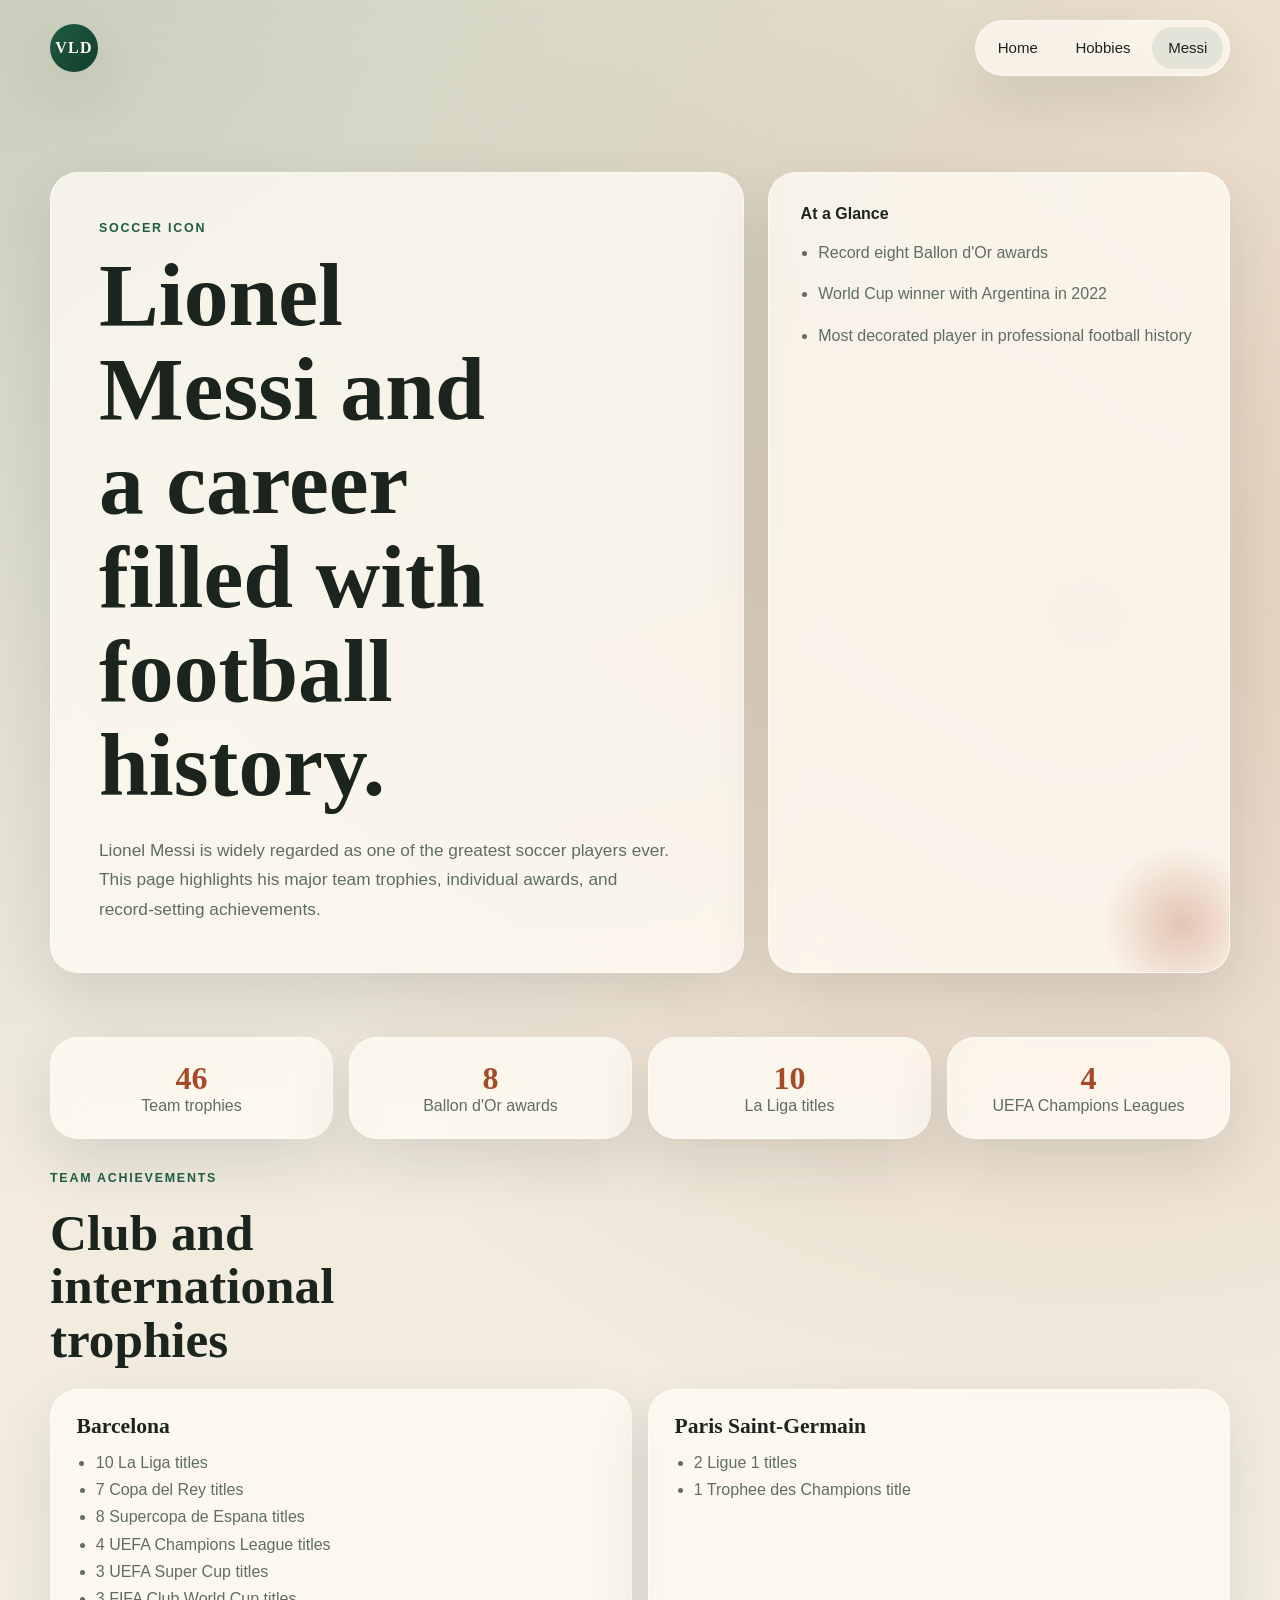
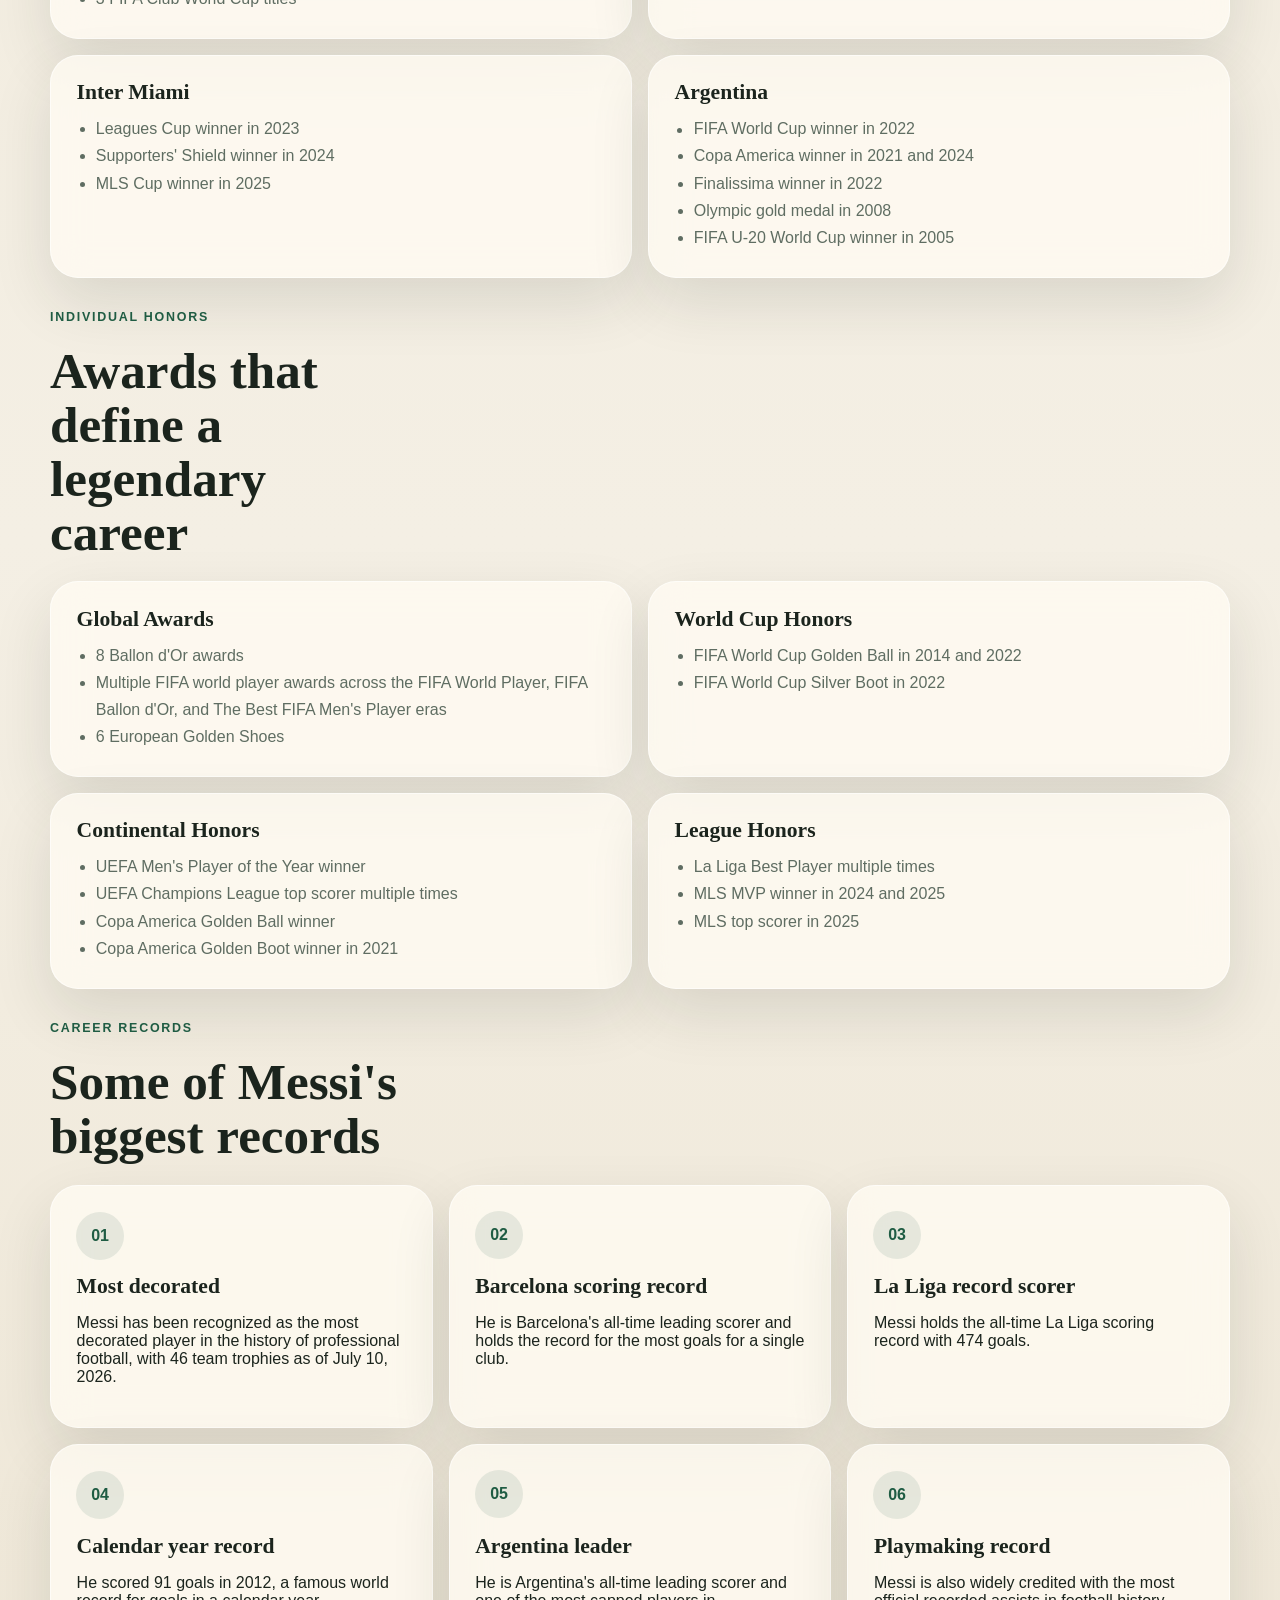
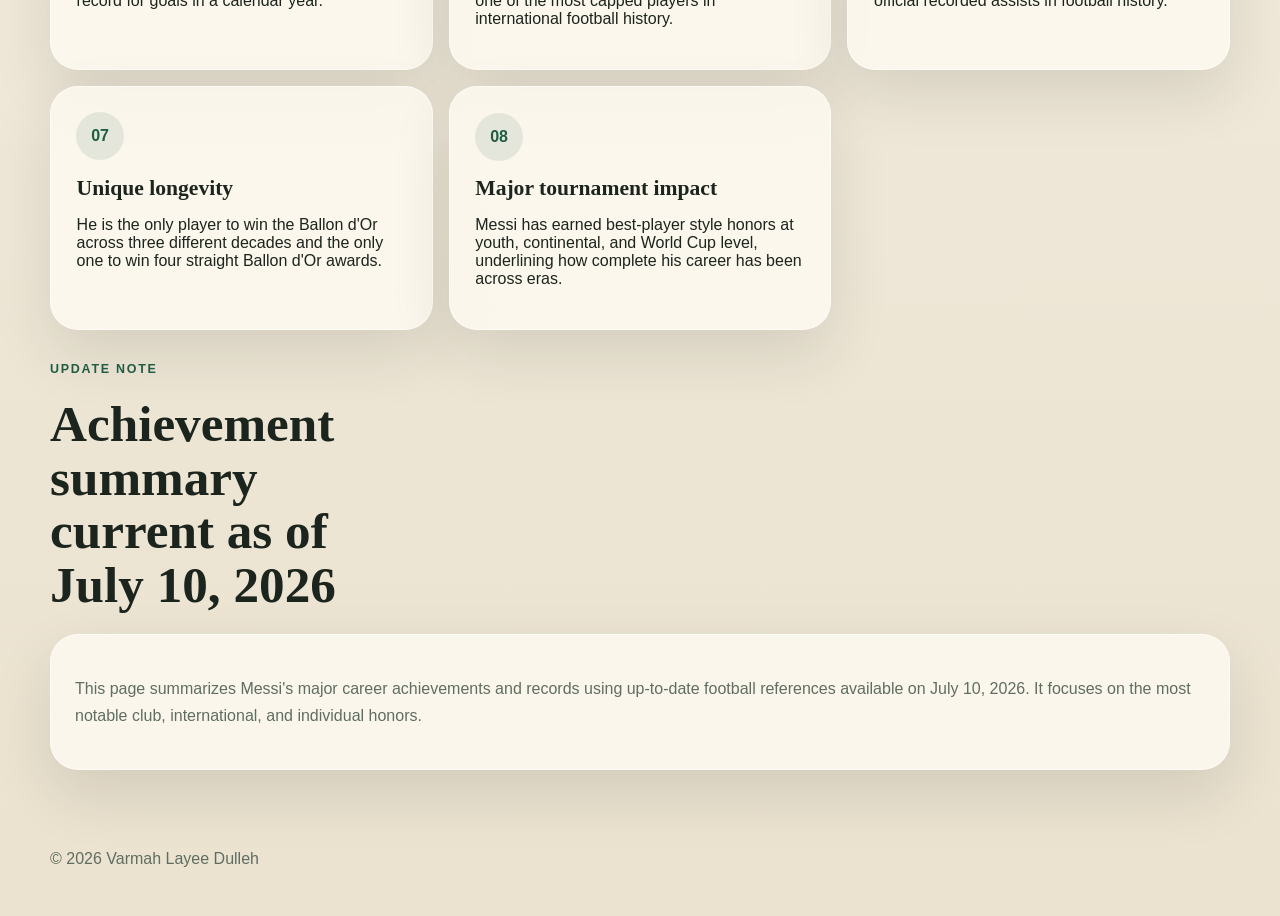
==== messi.html @ b66bcd3b "Add hobbies and Messi pages" ====
<!DOCTYPE html>
<html lang="en">
  <head>
    <meta charset="UTF-8" />
    <meta name="viewport" content="width=device-width, initial-scale=1.0" />
    <title>Lionel Messi Achievements | Varmah Layee Dulleh</title>
    <meta
      name="description"
      content="A dedicated page summarizing Lionel Messi's major career achievements, trophies, and records."
    />
    <link rel="stylesheet" href="styles.css" />
  </head>
  <body>
    <div class="page-shell">
      <header class="site-header">
        <a class="brand" href="index.html">VLD</a>
        <nav class="site-nav" aria-label="Primary">
          <a href="index.html">Home</a>
          <a href="hobbies.html">Hobbies</a>
          <a href="messi.html" aria-current="page">Messi</a>
        </nav>
      </header>

      <main>
        <section class="page-hero reveal">
          <div class="hero-copy">
            <p class="eyebrow">Soccer Icon</p>
            <h1>Lionel Messi and a career filled with football history.</h1>
            <p class="hero-text">
              Lionel Messi is widely regarded as one of the greatest soccer
              players ever. This page highlights his major team trophies,
              individual awards, and record-setting achievements.
            </p>
          </div>
          <aside class="hero-panel">
            <p class="panel-title">At a Glance</p>
            <ul class="signal-list">
              <li>Record eight Ballon d'Or awards</li>
              <li>World Cup winner with Argentina in 2022</li>
              <li>Most decorated player in professional football history</li>
            </ul>
          </aside>
        </section>

        <section class="section reveal">
          <div class="stat-strip">
            <article class="stat-chip">
              <strong>46</strong>
              <span>Team trophies</span>
            </article>
            <article class="stat-chip">
              <strong>8</strong>
              <span>Ballon d'Or awards</span>
            </article>
            <article class="stat-chip">
              <strong>10</strong>
              <span>La Liga titles</span>
            </article>
            <article class="stat-chip">
              <strong>4</strong>
              <span>UEFA Champions Leagues</span>
            </article>
          </div>
        </section>

        <section class="section reveal">
          <div class="section-heading">
            <p class="eyebrow">Team Achievements</p>
            <h2>Club and international trophies</h2>
          </div>
          <div class="achievement-grid">
            <article class="achievement-card">
              <h3>Barcelona</h3>
              <ul class="achievement-list">
                <li>10 La Liga titles</li>
                <li>7 Copa del Rey titles</li>
                <li>8 Supercopa de Espana titles</li>
                <li>4 UEFA Champions League titles</li>
                <li>3 UEFA Super Cup titles</li>
                <li>3 FIFA Club World Cup titles</li>
              </ul>
            </article>
            <article class="achievement-card">
              <h3>Paris Saint-Germain</h3>
              <ul class="achievement-list">
                <li>2 Ligue 1 titles</li>
                <li>1 Trophee des Champions title</li>
              </ul>
            </article>
            <article class="achievement-card">
              <h3>Inter Miami</h3>
              <ul class="achievement-list">
                <li>Leagues Cup winner in 2023</li>
                <li>Supporters' Shield winner in 2024</li>
                <li>MLS Cup winner in 2025</li>
              </ul>
            </article>
            <article class="achievement-card">
              <h3>Argentina</h3>
              <ul class="achievement-list">
                <li>FIFA World Cup winner in 2022</li>
                <li>Copa America winner in 2021 and 2024</li>
                <li>Finalissima winner in 2022</li>
                <li>Olympic gold medal in 2008</li>
                <li>FIFA U-20 World Cup winner in 2005</li>
              </ul>
            </article>
          </div>
        </section>

        <section class="section reveal">
          <div class="section-heading">
            <p class="eyebrow">Individual Honors</p>
            <h2>Awards that define a legendary career</h2>
          </div>
          <div class="achievement-grid">
            <article class="achievement-card">
              <h3>Global Awards</h3>
              <ul class="achievement-list">
                <li>8 Ballon d'Or awards</li>
                <li>Multiple FIFA world player awards across the FIFA World Player, FIFA Ballon d'Or, and The Best FIFA Men's Player eras</li>
                <li>6 European Golden Shoes</li>
              </ul>
            </article>
            <article class="achievement-card">
              <h3>World Cup Honors</h3>
              <ul class="achievement-list">
                <li>FIFA World Cup Golden Ball in 2014 and 2022</li>
                <li>FIFA World Cup Silver Boot in 2022</li>
              </ul>
            </article>
            <article class="achievement-card">
              <h3>Continental Honors</h3>
              <ul class="achievement-list">
                <li>UEFA Men's Player of the Year winner</li>
                <li>UEFA Champions League top scorer multiple times</li>
                <li>Copa America Golden Ball winner</li>
                <li>Copa America Golden Boot winner in 2021</li>
              </ul>
            </article>
            <article class="achievement-card">
              <h3>League Honors</h3>
              <ul class="achievement-list">
                <li>La Liga Best Player multiple times</li>
                <li>MLS MVP winner in 2024 and 2025</li>
                <li>MLS top scorer in 2025</li>
              </ul>
            </article>
          </div>
        </section>

        <section class="section reveal">
          <div class="section-heading">
            <p class="eyebrow">Career Records</p>
            <h2>Some of Messi's biggest records</h2>
          </div>
          <div class="feature-grid">
            <article class="sport-card">
              <span class="sport-badge">01</span>
              <h3>Most decorated</h3>
              <p>
                Messi has been recognized as the most decorated player in the
                history of professional football, with 46 team trophies as of
                July 10, 2026.
              </p>
            </article>
            <article class="sport-card">
              <span class="sport-badge">02</span>
              <h3>Barcelona scoring record</h3>
              <p>
                He is Barcelona's all-time leading scorer and holds the record
                for the most goals for a single club.
              </p>
            </article>
            <article class="sport-card">
              <span class="sport-badge">03</span>
              <h3>La Liga record scorer</h3>
              <p>
                Messi holds the all-time La Liga scoring record with 474 goals.
              </p>
            </article>
            <article class="sport-card">
              <span class="sport-badge">04</span>
              <h3>Calendar year record</h3>
              <p>
                He scored 91 goals in 2012, a famous world record for goals in
                a calendar year.
              </p>
            </article>
            <article class="sport-card">
              <span class="sport-badge">05</span>
              <h3>Argentina leader</h3>
              <p>
                He is Argentina's all-time leading scorer and one of the most
                capped players in international football history.
              </p>
            </article>
            <article class="sport-card">
              <span class="sport-badge">06</span>
              <h3>Playmaking record</h3>
              <p>
                Messi is also widely credited with the most official recorded
                assists in football history.
              </p>
            </article>
            <article class="sport-card">
              <span class="sport-badge">07</span>
              <h3>Unique longevity</h3>
              <p>
                He is the only player to win the Ballon d'Or across three
                different decades and the only one to win four straight Ballon
                d'Or awards.
              </p>
            </article>
            <article class="sport-card">
              <span class="sport-badge">08</span>
              <h3>Major tournament impact</h3>
              <p>
                Messi has earned best-player style honors at youth, continental,
                and World Cup level, underlining how complete his career has
                been across eras.
              </p>
            </article>
          </div>
        </section>

        <section class="section contact-section reveal">
          <div class="section-heading">
            <p class="eyebrow">Update Note</p>
            <h2>Achievement summary current as of July 10, 2026</h2>
          </div>
          <div class="contact-card">
            <p>
              This page summarizes Messi's major career achievements and
              records using up-to-date football references available on July 10,
              2026. It focuses on the most notable club, international, and
              individual honors.
            </p>
          </div>
        </section>
      </main>

      <footer class="site-footer">
        <p>&copy; <span id="year"></span> Varmah Layee Dulleh</p>
      </footer>
    </div>

    <script src="app.js"></script>
  </body>
</html>
---- styles.css ----
:root {
  --bg: #f4efe4;
  --surface: rgba(255, 251, 243, 0.78);
  --surface-strong: #fffaf1;
  --ink: #1b241d;
  --muted: #5f6d62;
  --line: rgba(27, 36, 29, 0.12);
  --accent: #1f5c43;
  --accent-2: #a64b2a;
  --shadow: 0 24px 60px rgba(31, 43, 35, 0.12);
  --radius-lg: 28px;
  --radius-md: 18px;
  --radius-sm: 12px;
  --max-width: 1180px;
  --football-cursor: url("data:image/svg+xml,%3Csvg xmlns='http://www.w3.org/2000/svg' width='44' height='44' viewBox='0 0 44 44'%3E%3Cg transform='rotate(-28 22 22)'%3E%3Cellipse cx='22' cy='22' rx='15' ry='10' fill='%238c4b2f' stroke='%23452110' stroke-width='2'/%3E%3Cpath d='M14 22h16' stroke='white' stroke-width='2.4' stroke-linecap='round'/%3E%3Cpath d='M22 16v12M18.5 18v8M25.5 18v8' stroke='white' stroke-width='1.8' stroke-linecap='round'/%3E%3C/g%3E%3C/svg%3E")
      14 14,
    auto;
}

* {
  box-sizing: border-box;
}

html {
  scroll-behavior: smooth;
}

body {
  margin: 0;
  font-family: "Trebuchet MS", "Segoe UI", sans-serif;
  color: var(--ink);
  background:
    radial-gradient(circle at top left, rgba(31, 92, 67, 0.18), transparent 28%),
    radial-gradient(circle at 85% 15%, rgba(166, 75, 42, 0.18), transparent 24%),
    linear-gradient(180deg, #efe8d8 0%, var(--bg) 52%, #ebe2cf 100%);
  cursor: var(--football-cursor);
}

a,
button {
  cursor: var(--football-cursor);
}

img {
  max-width: 100%;
  display: block;
}

.page-shell {
  min-height: 100vh;
}

.site-header {
  width: min(calc(100% - 2rem), var(--max-width));
  margin: 0 auto;
  padding: 1.25rem 0 0;
  display: flex;
  align-items: center;
  justify-content: space-between;
  gap: 1rem;
  position: sticky;
  top: 0;
  z-index: 10;
  backdrop-filter: blur(18px);
}

.brand,
.site-nav a,
.button,
.contact-links a {
  text-decoration: none;
}

.brand {
  width: 3rem;
  height: 3rem;
  border-radius: 999px;
  display: inline-grid;
  place-items: center;
  background: linear-gradient(135deg, var(--accent), #133d2d);
  color: #fff9f0;
  font-family: Georgia, "Times New Roman", serif;
  font-weight: 700;
  letter-spacing: 0.08em;
  box-shadow: var(--shadow);
}

.site-nav {
  display: flex;
  flex-wrap: wrap;
  justify-content: center;
  gap: 0.35rem;
  padding: 0.35rem;
  background: rgba(255, 250, 241, 0.72);
  border: 1px solid rgba(255, 255, 255, 0.55);
  border-radius: 999px;
  box-shadow: var(--shadow);
}

.site-nav a {
  color: var(--ink);
  padding: 0.8rem 1rem;
  border-radius: 999px;
  font-size: 0.94rem;
}

.site-nav a:hover,
.site-nav a:focus-visible,
.site-nav a[aria-current="page"] {
  background: rgba(31, 92, 67, 0.1);
  outline: none;
}

main,
.site-footer {
  width: min(calc(100% - 2rem), var(--max-width));
  margin: 0 auto;
}

.hero {
  padding: 6rem 0 3rem;
  display: grid;
  grid-template-columns: 1.35fr 0.85fr;
  gap: 1.5rem;
  align-items: stretch;
}

.page-hero {
  padding: 6rem 0 2.5rem;
  display: grid;
  grid-template-columns: 1.2fr 0.8fr;
  gap: 1.5rem;
  align-items: stretch;
}

.hero-copy,
.hero-panel,
.card,
.timeline-item,
.education-item,
.contact-card {
  background: var(--surface);
  border: 1px solid rgba(255, 255, 255, 0.55);
  border-radius: var(--radius-lg);
  box-shadow: var(--shadow);
  backdrop-filter: blur(18px);
}

.hero-copy {
  padding: 3rem;
}

.eyebrow {
  margin: 0 0 0.8rem;
  text-transform: uppercase;
  letter-spacing: 0.14em;
  font-size: 0.78rem;
  color: var(--accent);
  font-weight: 700;
}

h1,
h2,
h3 {
  margin: 0;
  font-family: Georgia, "Times New Roman", serif;
  line-height: 1.05;
}

h1 {
  font-size: clamp(3rem, 7vw, 5.8rem);
  max-width: 10ch;
}

.hero-text,
.about-grid p,
.card p,
.timeline-item p,
.education-item p,
.contact-card p,
.signal-list li {
  color: var(--muted);
  line-height: 1.7;
  font-size: 1rem;
}

.hero-text {
  max-width: 60ch;
  margin: 1.5rem 0 0;
  font-size: 1.08rem;
}

.hero-actions {
  display: flex;
  flex-wrap: wrap;
  gap: 0.9rem;
  margin-top: 2rem;
}

.button {
  display: inline-flex;
  align-items: center;
  justify-content: center;
  padding: 0.95rem 1.35rem;
  border-radius: 999px;
  font-weight: 700;
  transition: transform 180ms ease, background 180ms ease;
}

.button:hover,
.button:focus-visible {
  transform: translateY(-2px);
  outline: none;
}

.button-primary {
  color: #fffaf1;
  background: linear-gradient(135deg, var(--accent-2), #7a341d);
}

.button-secondary {
  color: var(--ink);
  background: rgba(31, 92, 67, 0.08);
}

.hero-panel {
  padding: 2rem;
  position: relative;
  overflow: hidden;
}

.hero-panel::after {
  content: "";
  position: absolute;
  inset: auto -2rem -2rem auto;
  width: 10rem;
  height: 10rem;
  border-radius: 999px;
  background: radial-gradient(circle, rgba(166, 75, 42, 0.28), transparent 70%);
}

.panel-title {
  margin: 0 0 1rem;
  font-weight: 700;
  color: var(--ink);
}

.signal-list {
  margin: 0;
  padding-left: 1.1rem;
  display: grid;
  gap: 0.9rem;
}

.section {
  padding: 1.5rem 0 0.5rem;
}

.section-heading {
  display: grid;
  gap: 0.5rem;
  margin-bottom: 1.35rem;
}

h2 {
  font-size: clamp(2rem, 4vw, 3.2rem);
  max-width: 14ch;
}

.about-grid {
  display: grid;
  grid-template-columns: repeat(2, minmax(0, 1fr));
  gap: 1.5rem;
}

.cards-grid,
.timeline,
.education-list,
.feature-grid,
.achievement-grid,
.stat-strip {
  display: grid;
  gap: 1rem;
}

.cards-grid {
  grid-template-columns: repeat(4, minmax(0, 1fr));
}

.card,
.timeline-item,
.education-item,
.contact-card {
  padding: 1.5rem;
}

.sport-card,
.achievement-card,
.stat-chip {
  background: var(--surface);
  border: 1px solid rgba(255, 255, 255, 0.55);
  border-radius: var(--radius-lg);
  box-shadow: var(--shadow);
  backdrop-filter: blur(18px);
}

.card h3,
.timeline-item h3,
.education-item h3,
.sport-card h3,
.achievement-card h3 {
  margin-bottom: 0.7rem;
  font-size: 1.35rem;
}

.feature-grid {
  grid-template-columns: repeat(3, minmax(0, 1fr));
}

.achievement-grid {
  grid-template-columns: repeat(2, minmax(0, 1fr));
}

.sport-card,
.achievement-card {
  padding: 1.6rem;
}

.sport-badge {
  display: inline-flex;
  align-items: center;
  justify-content: center;
  min-width: 3rem;
  min-height: 3rem;
  margin-bottom: 1rem;
  padding: 0.4rem 0.8rem;
  border-radius: 999px;
  background: rgba(31, 92, 67, 0.1);
  color: var(--accent);
  font-weight: 700;
}

.achievement-list {
  margin: 0;
  padding-left: 1.2rem;
  color: var(--muted);
  line-height: 1.7;
}

.stat-strip {
  grid-template-columns: repeat(4, minmax(0, 1fr));
}

.stat-chip {
  padding: 1.4rem 1.2rem;
  text-align: center;
}

.stat-chip strong {
  display: block;
  font-size: 2rem;
  font-family: Georgia, "Times New Roman", serif;
  color: var(--accent-2);
}

.stat-chip span {
  color: var(--muted);
}

.timeline {
  grid-template-columns: repeat(2, minmax(0, 1fr));
}

.timeline-item {
  border-left: 6px solid rgba(31, 92, 67, 0.18);
}

.education-item {
  display: grid;
  grid-template-columns: 160px 1fr;
  gap: 1rem;
  align-items: start;
}

.education-year {
  display: inline-flex;
  align-items: center;
  justify-content: center;
  min-height: 3rem;
  padding: 0.5rem 0.8rem;
  border-radius: 999px;
  background: rgba(31, 92, 67, 0.08);
  color: var(--accent);
  font-size: 0.92rem;
  font-weight: 700;
}

.contact-section {
  padding-bottom: 4rem;
}

.contact-card {
  display: grid;
  gap: 1.25rem;
}

.contact-links {
  display: flex;
  flex-wrap: wrap;
  gap: 0.8rem;
}

.contact-links a {
  color: var(--accent-2);
  font-weight: 700;
}

.site-footer {
  padding: 0 0 2rem;
  color: var(--muted);
}

.reveal {
  opacity: 0;
  transform: translateY(28px);
  transition: opacity 700ms ease, transform 700ms ease;
}

.reveal.is-visible {
  opacity: 1;
  transform: translateY(0);
}

@media (max-width: 980px) {
  .hero,
  .page-hero,
  .about-grid,
  .cards-grid,
  .timeline,
  .feature-grid,
  .achievement-grid,
  .stat-strip {
    grid-template-columns: 1fr;
  }

  .cards-grid {
    grid-template-columns: repeat(2, minmax(0, 1fr));
  }
}

@media (max-width: 720px) {
  .site-header {
    position: static;
    padding-top: 1rem;
    flex-direction: column;
  }

  .site-nav {
    width: 100%;
    border-radius: 22px;
  }

  .site-nav a {
    flex: 1 1 auto;
    text-align: center;
  }

  .hero {
    padding-top: 2rem;
  }

  .hero-copy,
  .hero-panel,
  .card,
  .timeline-item,
  .education-item,
  .contact-card {
    border-radius: 22px;
  }

  .hero-copy {
    padding: 2rem;
  }

  .cards-grid,
  .timeline,
  .feature-grid,
  .achievement-grid,
  .stat-strip {
    grid-template-columns: 1fr;
  }

  .education-item {
    grid-template-columns: 1fr;
  }
}
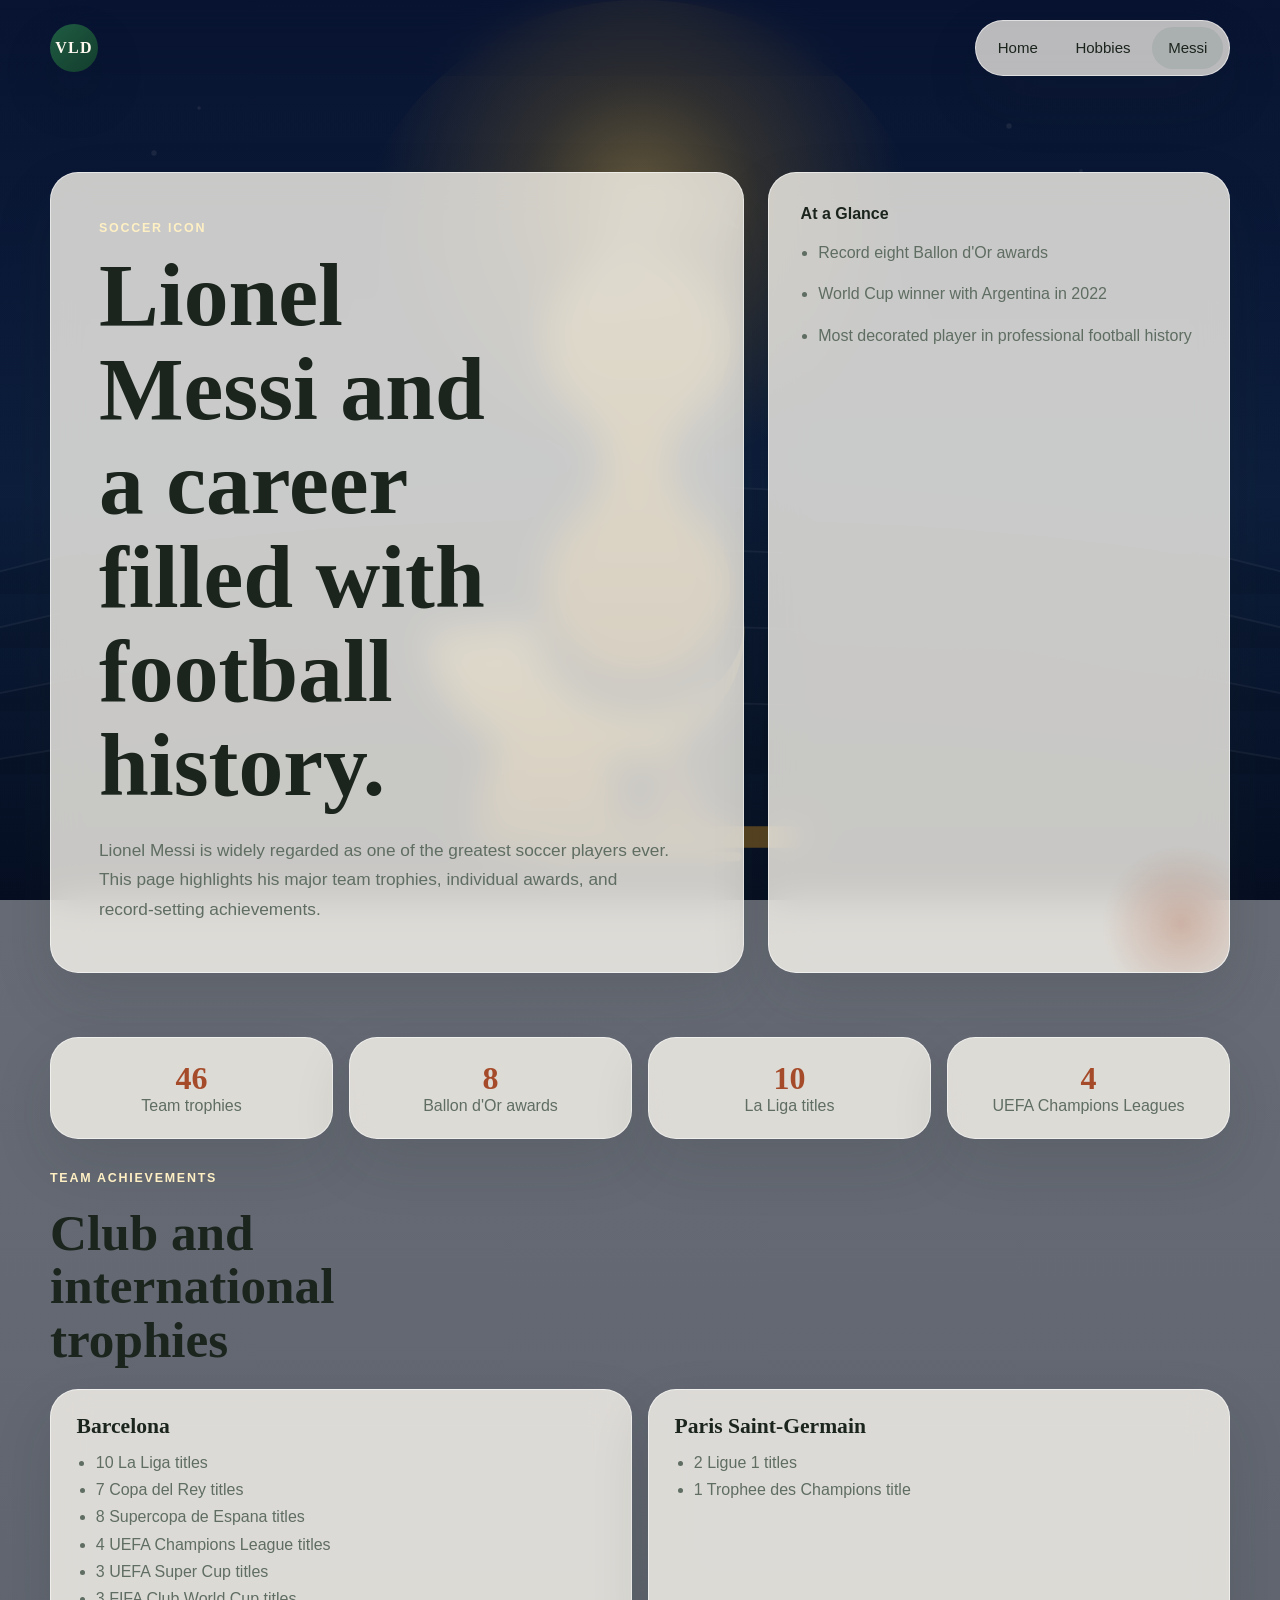
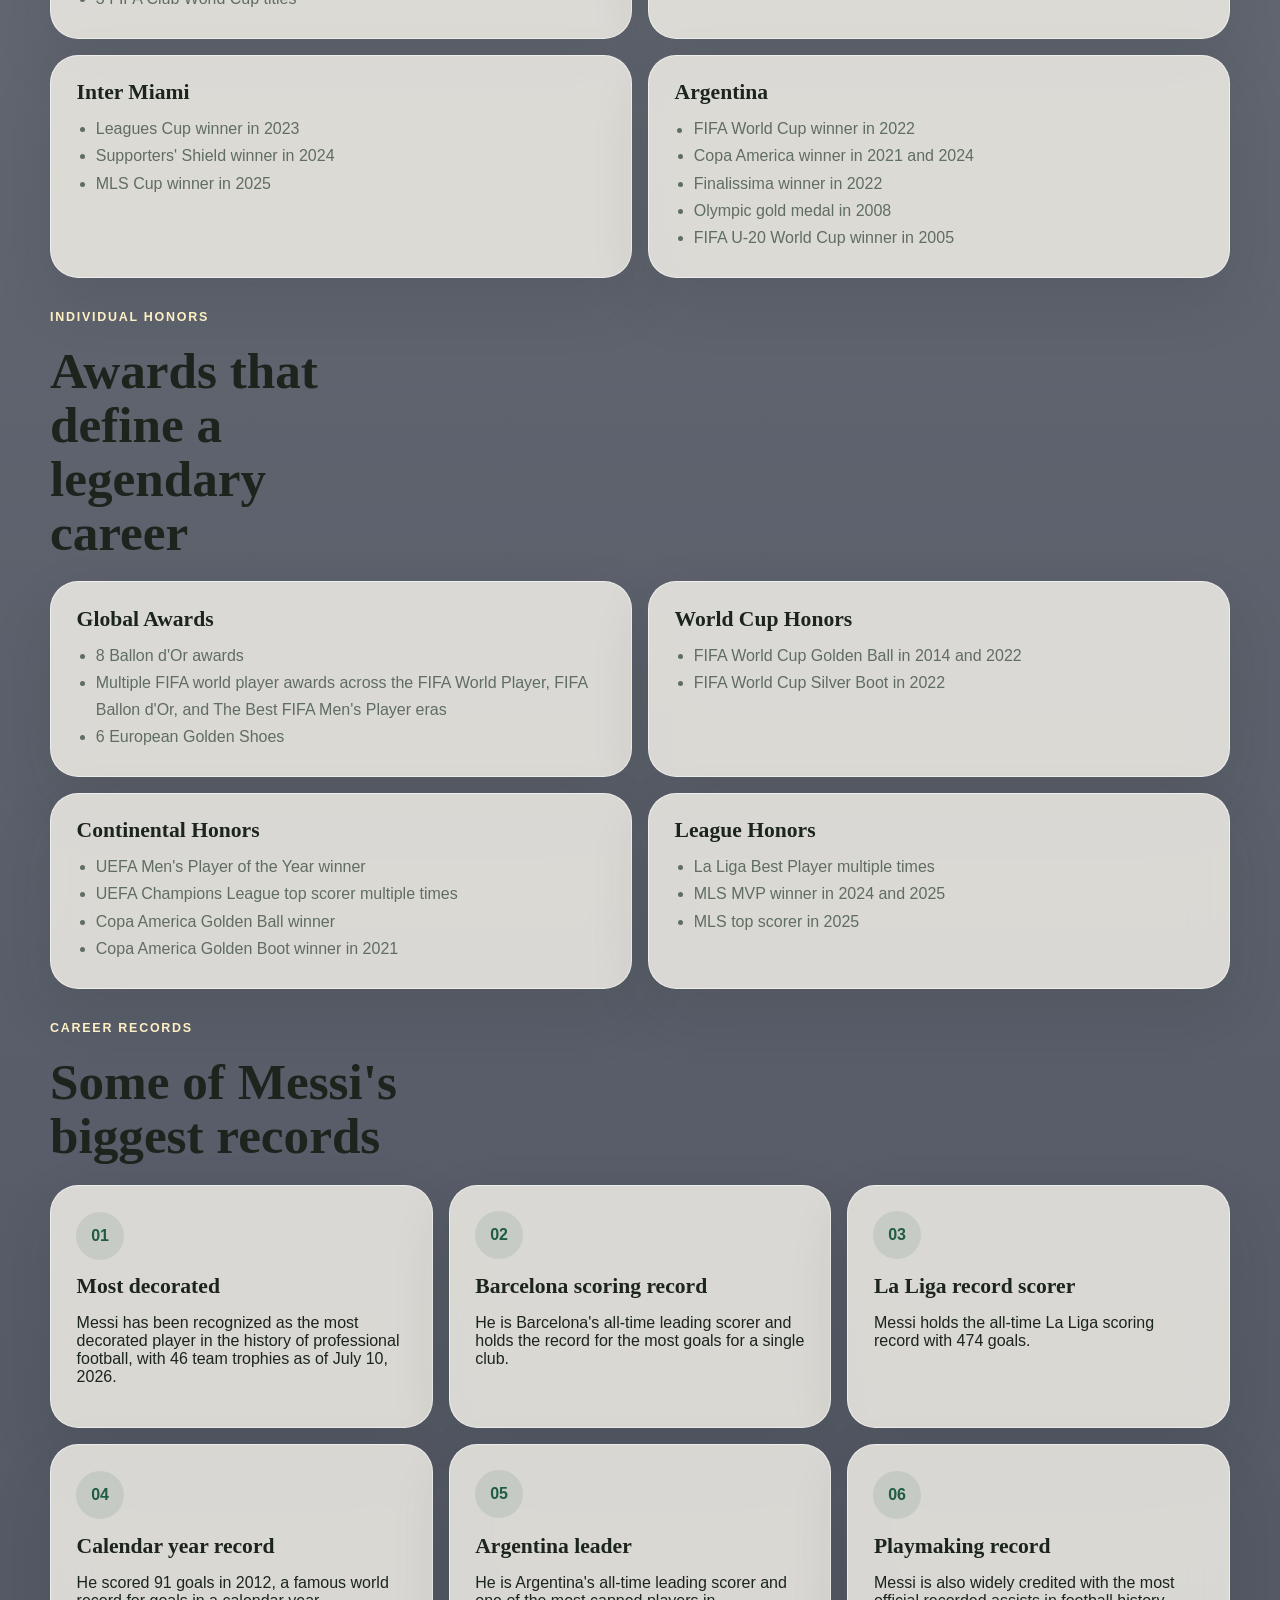
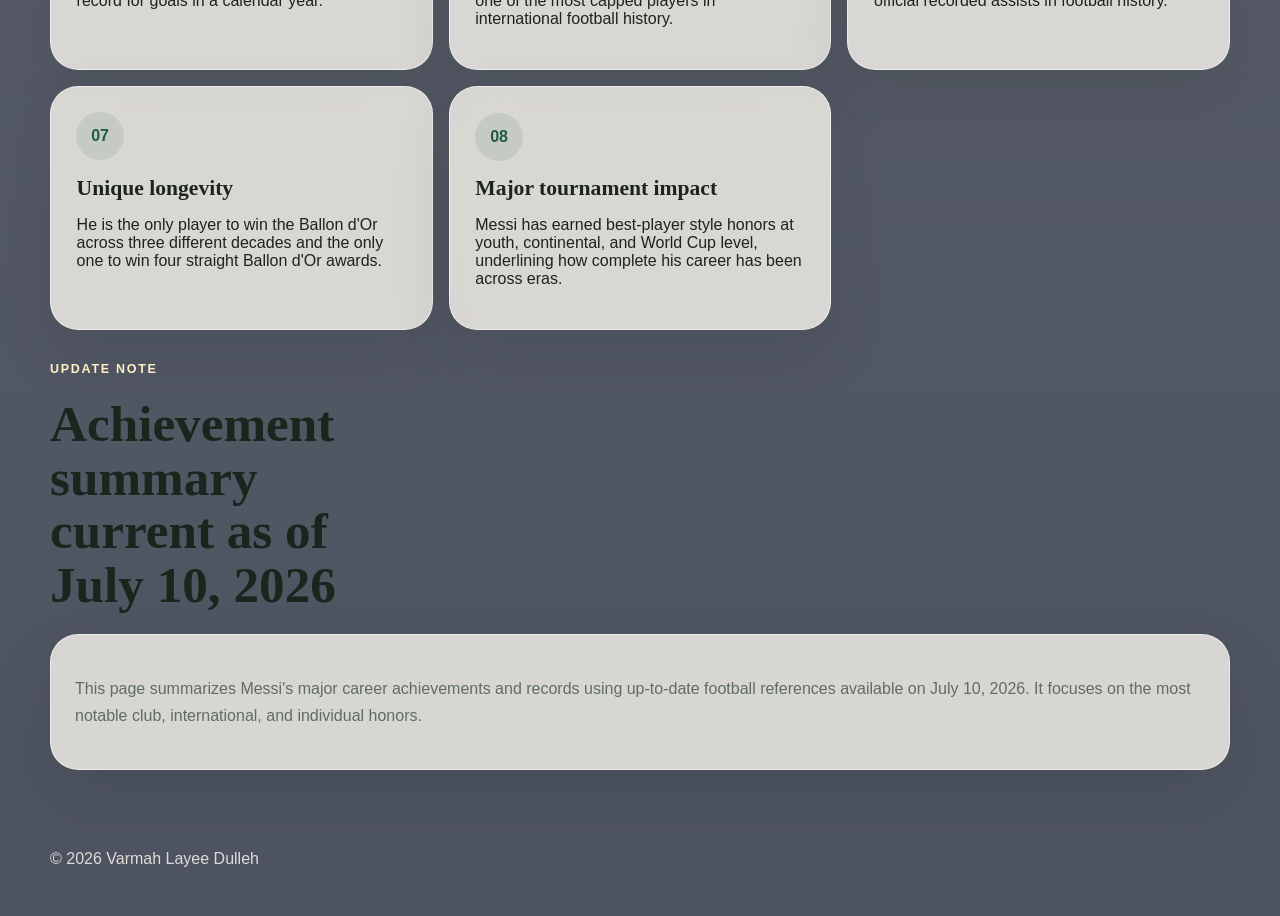
==== commit d0c78643: "Add sports background artwork" ====
--- a/messi.html
+++ b/messi.html
@@ -10,7 +10,7 @@
     />
     <link rel="stylesheet" href="styles.css" />
   </head>
-  <body>
+  <body class="theme-messi">
     <div class="page-shell">
       <header class="site-header">
         <a class="brand" href="index.html">VLD</a>
--- a/styles.css
+++ b/styles.css
@@ -36,6 +36,18 @@
   cursor: var(--football-cursor);
 }
 
+body.theme-home {
+  background:
+    linear-gradient(rgba(9, 24, 16, 0.5), rgba(9, 24, 16, 0.58)),
+    url("assets/american-football-field.svg") center top / cover fixed no-repeat;
+}
+
+body.theme-messi {
+  background:
+    linear-gradient(rgba(5, 12, 28, 0.58), rgba(8, 16, 34, 0.72)),
+    url("assets/world-cup-background.svg") center top / cover fixed no-repeat;
+}
+
 a,
 button {
   cursor: var(--football-cursor);
@@ -48,6 +60,16 @@
 
 .page-shell {
   min-height: 100vh;
+}
+
+body.theme-home .eyebrow,
+body.theme-messi .eyebrow {
+  color: #fff0c4;
+}
+
+body.theme-home .site-footer,
+body.theme-messi .site-footer {
+  color: rgba(255, 250, 241, 0.82);
 }
 
 .site-header {
